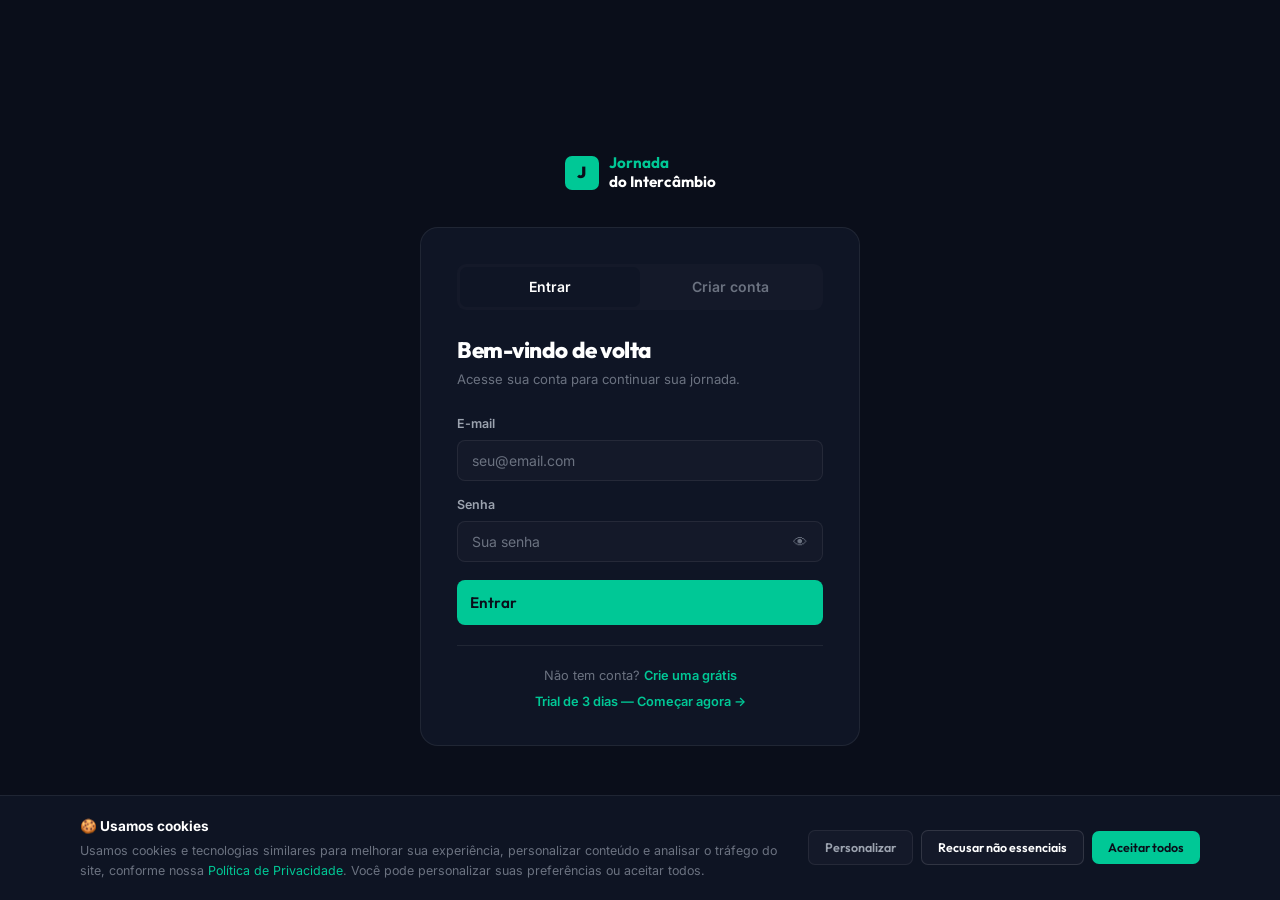
==== login.html @ bbade64b "feat: auth system, 3-day trial, cookies LGPD, AI pre-form, legal pages NOVOS ARQUIVOS: - auth.js: re" ====
<!DOCTYPE html>
<html lang="pt-BR">

<head>
    <meta charset="UTF-8" />
    <meta name="viewport" content="width=device-width, initial-scale=1.0" />
    <meta http-equiv="X-Frame-Options" content="DENY" />
    <meta http-equiv="X-Content-Type-Options" content="nosniff" />
    <title>Entrar — Jornada do Intercâmbio</title>
    <link rel="preconnect" href="https://fonts.googleapis.com" />
    <link rel="preconnect" href="https://fonts.gstatic.com" crossorigin />
    <link
        href="https://fonts.googleapis.com/css2?family=Outfit:wght@400;600;700;800;900&family=Inter:wght@400;500;600&display=swap"
        rel="stylesheet" />
    <link rel="stylesheet" href="style.css" />
    <style>
        body {
            min-height: 100vh;
            display: flex;
            align-items: center;
            justify-content: center;
            background: var(--bg);
            padding: 24px;
        }

        .auth-wrap {
            width: 100%;
            max-width: 440px;
        }

        .auth-logo {
            display: flex;
            align-items: center;
            gap: 10px;
            margin-bottom: 36px;
            justify-content: center;
        }

        .auth-card {
            background: var(--bg2);
            border: 1px solid var(--border);
            border-radius: 18px;
            padding: 36px 36px 32px;
        }

        .auth-tabs {
            display: flex;
            background: var(--bg3);
            border-radius: 9px;
            padding: 3px;
            margin-bottom: 28px;
        }

        .auth-tab {
            flex: 1;
            padding: 9px;
            border-radius: 7px;
            font-size: 0.875rem;
            font-weight: 600;
            color: var(--muted);
            transition: var(--t);
            cursor: pointer;
            text-align: center;
        }

        .auth-tab.active {
            background: var(--bg2);
            color: var(--white);
        }

        .auth-panel {
            display: none;
        }

        .auth-panel.active {
            display: block;
        }

        .auth-panel h2 {
            font-size: 1.4rem;
            font-weight: 800;
            margin-bottom: 6px;
        }

        .auth-panel p.sub {
            font-size: 0.82rem;
            color: var(--muted);
            margin-bottom: 24px;
            line-height: 1.5;
        }

        .field {
            display: flex;
            flex-direction: column;
            gap: 6px;
            margin-bottom: 14px;
        }

        .field label {
            font-size: 0.78rem;
            font-weight: 600;
            color: var(--muted2);
        }

        .field input {
            background: var(--bg3);
            border: 1px solid var(--border);
            border-radius: 8px;
            padding: 11px 14px;
            color: var(--white);
            font-size: 0.875rem;
            outline: none;
            font-family: 'Inter', sans-serif;
            transition: var(--t);
        }

        .field input:focus {
            border-color: var(--green);
        }

        .field input::placeholder {
            color: var(--muted);
        }

        .field-row {
            display: grid;
            grid-template-columns: 1fr 1fr;
            gap: 12px;
        }

        .auth-err {
            background: rgba(220, 38, 38, 0.1);
            border: 1px solid rgba(220, 38, 38, 0.25);
            color: #f87171;
            border-radius: 8px;
            padding: 10px 14px;
            font-size: 0.8rem;
            margin-bottom: 14px;
            display: none;
        }

        .auth-err.show {
            display: block;
        }

        .auth-ok {
            background: rgba(0, 200, 150, 0.08);
            border: 1px solid rgba(0, 200, 150, 0.2);
            color: var(--green);
            border-radius: 8px;
            padding: 10px 14px;
            font-size: 0.8rem;
            margin-bottom: 14px;
            display: none;
        }

        .auth-ok.show {
            display: block;
        }

        .auth-divider {
            border: none;
            border-top: 1px solid var(--border);
            margin: 20px 0;
        }

        .auth-link {
            font-size: 0.8rem;
            color: var(--muted);
            text-align: center;
            margin-top: 16px;
        }

        .auth-link a {
            color: var(--green);
            font-weight: 600;
        }

        .trial-badge {
            background: linear-gradient(135deg, rgba(245, 166, 35, 0.1), rgba(0, 200, 150, 0.1));
            border: 1px solid rgba(245, 166, 35, 0.25);
            border-radius: 10px;
            padding: 14px 16px;
            margin-bottom: 20px;
            font-size: 0.8rem;
            line-height: 1.5;
            color: var(--muted2);
        }

        .trial-badge strong {
            color: var(--gold);
            display: block;
            margin-bottom: 3px;
            font-size: 0.9rem;
        }

        .pass-wrap {
            position: relative;
        }

        .pass-wrap input {
            width: 100%;
            padding-right: 42px;
        }

        .pass-eye {
            position: absolute;
            right: 12px;
            top: 50%;
            transform: translateY(-50%);
            cursor: pointer;
            background: none;
            border: none;
            color: var(--muted);
            font-size: 0.9rem;
            padding: 4px;
        }

        .pw-strength {
            height: 3px;
            border-radius: 2px;
            margin-top: 5px;
            background: var(--border);
            transition: var(--t);
        }

        .pw-strength-bar {
            height: 100%;
            border-radius: 2px;
            width: 0;
            transition: width 0.3s var(--ease);
        }

        .pw-hint {
            font-size: 0.7rem;
            color: var(--muted);
            margin-top: 3px;
        }

        .checkbox-row {
            display: flex;
            align-items: flex-start;
            gap: 10px;
            margin: 14px 0;
        }

        .checkbox-row input[type=checkbox] {
            width: 16px;
            height: 16px;
            margin-top: 2px;
            accent-color: var(--green);
            flex-shrink: 0;
        }

        .checkbox-row label {
            font-size: 0.78rem;
            color: var(--muted);
            line-height: 1.5;
        }

        .checkbox-row a {
            color: var(--green);
        }

        .btn-submit {
            width: 100%;
            padding: 13px;
            font-size: 0.95rem;
            margin-top: 4px;
        }

        .btn-submit:disabled {
            opacity: 0.5;
            cursor: not-allowed;
            transform: none !important;
        }

        .spinner {
            display: inline-block;
            width: 16px;
            height: 16px;
            border: 2px solid rgba(10, 14, 26, 0.5);
            border-top-color: #0A0E1A;
            border-radius: 50%;
            animation: spin 0.7s linear infinite;
            vertical-align: middle;
            margin-right: 6px;
        }

        @keyframes spin {
            to {
                transform: rotate(360deg);
            }
        }

        @media(max-width:480px) {
            .auth-card {
                padding: 28px 20px;
            }

            .field-row {
                grid-template-columns: 1fr;
            }
        }
    </style>
</head>

<body>
    <div class="auth-wrap">
        <div class="auth-logo">
            <div class="logo-mark">J</div>
            <div class="logo-text"><span class="logo-green">Jornada</span><br>do Intercâmbio</div>
        </div>

        <div class="auth-card">
            <div class="auth-tabs">
                <div class="auth-tab active" data-tab="login">Entrar</div>
                <div class="auth-tab" data-tab="register">Criar conta</div>
            </div>

            <!-- LOGIN -->
            <div class="auth-panel active" id="panel-login">
                <h2>Bem-vindo de volta</h2>
                <p class="sub">Acesse sua conta para continuar sua jornada.</p>
                <div class="auth-err" id="login-err"></div>
                <div class="auth-ok" id="login-ok"></div>
                <div class="field">
                    <label>E-mail</label>
                    <input type="email" id="login-email" placeholder="seu@email.com" autocomplete="email" />
                </div>
                <div class="field">
                    <label>Senha</label>
                    <div class="pass-wrap">
                        <input type="password" id="login-pwd" placeholder="Sua senha" autocomplete="current-password" />
                        <button class="pass-eye" onclick="togglePass('login-pwd',this)">👁</button>
                    </div>
                </div>
                <button class="btn btn-primary btn-submit" id="btn-login">Entrar</button>
                <hr class="auth-divider" />
                <p class="auth-link">Não tem conta? <a href="#" onclick="switchTab('register')">Crie uma grátis</a></p>
                <p class="auth-link" style="margin-top:6px"><a href="signup.html">Trial de 3 dias — Começar agora →</a>
                </p>
            </div>

            <!-- REGISTER QUICK -->
            <div class="auth-panel" id="panel-register">
                <div class="trial-badge">
                    <strong>🎁 Trial gratuito de 3 dias</strong>
                    Acesso completo à plataforma. Sem cartão de crédito. Cancele quando quiser.
                </div>
                <h2>Criar sua conta</h2>
                <p class="sub">Para uma experiência personalizada, complete o perfil completo. Ou cadastre-se
                    rapidamente abaixo.</p>
                <div class="auth-err" id="reg-err"></div>
                <div class="field-row">
                    <div class="field"><label>Nome completo *</label><input type="text" id="reg-name"
                            placeholder="Seu nome" autocomplete="name" /></div>
                    <div class="field"><label>Telefone / WhatsApp</label><input type="tel" id="reg-phone"
                            placeholder="+55 11 99999-9999" /></div>
                </div>
                <div class="field"><label>E-mail *</label><input type="email" id="reg-email" placeholder="seu@email.com"
                        autocomplete="email" /></div>
                <div class="field">
                    <label>Senha * <span class="pw-hint">(mín. 8 caracteres)</span></label>
                    <div class="pass-wrap">
                        <input type="password" id="reg-pwd" placeholder="Crie uma senha forte"
                            autocomplete="new-password" oninput="checkStrength(this)" />
                        <button class="pass-eye" onclick="togglePass('reg-pwd',this)">👁</button>
                    </div>
                    <div class="pw-strength">
                        <div class="pw-strength-bar" id="pw-bar"></div>
                    </div>
                </div>
                <div class="field"><label>Confirmar senha *</label>
                    <div class="pass-wrap">
                        <input type="password" id="reg-pwd2" placeholder="Repita a senha" autocomplete="new-password" />
                        <button class="pass-eye" onclick="togglePass('reg-pwd2',this)">👁</button>
                    </div>
                </div>
                <div class="checkbox-row">
                    <input type="checkbox" id="reg-terms" />
                    <label for="reg-terms">Li e aceito os <a href="terms.html" target="_blank">Termos de Serviço</a> e a
                        <a href="privacy.html" target="_blank">Política de Privacidade</a>.</label>
                </div>
                <button class="btn btn-primary btn-submit" id="btn-register">Criar conta e iniciar trial</button>
                <hr class="auth-divider" />
                <p class="auth-link">Quer preencher seu perfil completo e personalizar a experiência? <a
                        href="signup.html">Cadastro completo →</a></p>
                <p class="auth-link" style="margin-top:6px">Já tem conta? <a href="#"
                        onclick="switchTab('login')">Entrar</a></p>
            </div>
        </div>
    </div>

    <script src="auth.js"></script>
    <script src="cookie-consent.js"></script>
    <script>
        // Redirect se já logado
        if (JAuth.isLoggedIn() && JAuth.hasAccess()) window.location.href = 'index.html';

        function switchTab(tab) {
            document.querySelectorAll('.auth-tab').forEach(t => t.classList.toggle('active', t.dataset.tab === tab));
            document.querySelectorAll('.auth-panel').forEach(p => p.classList.toggle('active', p.id === 'panel-' + tab));
        }
        document.querySelectorAll('.auth-tab').forEach(t => t.addEventListener('click', () => switchTab(t.dataset.tab)));

        function togglePass(id, btn) {
            const el = document.getElementById(id);
            el.type = el.type === 'password' ? 'text' : 'password';
            btn.textContent = el.type === 'password' ? '👁' : '🙈';
        }

        function checkStrength(input) {
            const v = input.value;
            let score = 0;
            if (v.length >= 8) score++;
            if (/[A-Z]/.test(v)) score++;
            if (/[0-9]/.test(v)) score++;
            if (/[^A-Za-z0-9]/.test(v)) score++;
            const bar = document.getElementById('pw-bar');
            const colors = ['#ef4444', '#f97316', '#eab308', '#22c55e'];
            bar.style.width = (score * 25) + '%';
            bar.style.background = colors[score - 1] || 'var(--border)';
        }

        function showErr(id, msg) {
            const el = document.getElementById(id);
            el.textContent = msg; el.classList.add('show');
            setTimeout(() => el.classList.remove('show'), 5000);
        }
        function showOk(id, msg) {
            const el = document.getElementById(id);
            el.textContent = msg; el.classList.add('show');
        }
        function setLoading(btnId, loading, text) {
            const btn = document.getElementById(btnId);
            btn.disabled = loading;
            btn.innerHTML = loading ? `<span class="spinner"></span>${text}` : text;
        }

        // Login
        document.getElementById('btn-login').addEventListener('click', async () => {
            const email = document.getElementById('login-email').value.trim();
            const pwd = document.getElementById('login-pwd').value;
            if (!email || !pwd) { showErr('login-err', 'Preencha e-mail e senha.'); return; }
            setLoading('btn-login', true, 'Entrando…');
            const res = await JAuth.login(email, pwd);
            setLoading('btn-login', false, 'Entrar');
            if (res.ok) {
                showOk('login-ok', '✓ Bem-vindo! Redirecionando…');
                setTimeout(() => window.location.href = 'index.html', 1200);
            } else {
                showErr('login-err', res.error);
            }
        });
        document.getElementById('login-pwd').addEventListener('keydown', e => { if (e.key === 'Enter') document.getElementById('btn-login').click(); });

        // Register
        document.getElementById('btn-register').addEventListener('click', async () => {
            const name = document.getElementById('reg-name').value.trim();
            const phone = document.getElementById('reg-phone').value.trim();
            const email = document.getElementById('reg-email').value.trim();
            const pwd = document.getElementById('reg-pwd').value;
            const pwd2 = document.getElementById('reg-pwd2').value;
            const terms = document.getElementById('reg-terms').checked;

            if (!name || !email || !pwd) { showErr('reg-err', 'Preencha todos os campos obrigatórios.'); return; }
            if (pwd !== pwd2) { showErr('reg-err', 'As senhas não coincidem.'); return; }
            if (!terms) { showErr('reg-err', 'Você precisa aceitar os Termos de Serviço para continuar.'); return; }

            setLoading('btn-register', true, 'Criando conta…');
            const res = await JAuth.register({ name, email, phone, password: pwd, plan: 'trial' });
            setLoading('btn-register', false, 'Criar conta e iniciar trial');
            if (res.ok) {
                showOk('reg-err', ''); // limpa erro
                window.location.href = 'index.html';
            } else {
                showErr('reg-err', res.error);
            }
        });
    </script>
</body>

</html>
---- style.css ----
/* ===== JORNADA DO INTERCÂMBIO — style.css ===== */

/* ── Tokens ─────────────────────────────────────────────── */
:root {
  --bg: #0A0E1A;
  --bg2: #0F1525;
  --bg3: #141929;
  --surface: rgba(255, 255, 255, 0.04);
  --surface-h: rgba(255, 255, 255, 0.07);
  --green: #00C896;
  --green2: #00A07A;
  --gold: #F5A623;
  --gold2: #C8860F;
  --white: #FFFFFF;
  --muted: #6B7280;
  --muted2: #9CA3AF;
  --border: rgba(255, 255, 255, 0.07);
  --border2: rgba(255, 255, 255, 0.12);
  --r: 10px;
  --r2: 16px;
  --ease: cubic-bezier(0.4, 0, 0.2, 1);
  --t: 0.28s var(--ease);
  --shadow: 0 4px 24px rgba(0, 0, 0, 0.35);
  --shadow2: 0 16px 48px rgba(0, 0, 0, 0.5);
}

/* ── Reset ──────────────────────────────────────────────── */
*,
*::before,
*::after {
  box-sizing: border-box;
  margin: 0;
  padding: 0
}

html {
  scroll-behavior: smooth;
  -webkit-font-smoothing: antialiased
}

body {
  font-family: 'Inter', sans-serif;
  background: var(--bg);
  color: var(--white);
  line-height: 1.6;
  overflow-x: hidden
}

a {
  text-decoration: none;
  color: inherit
}

ul {
  list-style: none
}

img {
  max-width: 100%;
  display: block
}

button {
  cursor: pointer;
  border: none;
  background: none;
  font-family: inherit
}

/* ── Typography ─────────────────────────────────────────── */
h1,
h2,
h3,
h4,
h5 {
  font-family: 'Outfit', sans-serif;
  line-height: 1.15;
  letter-spacing: -0.02em
}

/* ── Buttons ────────────────────────────────────────────── */
.btn {
  display: inline-flex;
  align-items: center;
  gap: 8px;
  padding: 11px 22px;
  border-radius: 8px;
  font-weight: 600;
  font-size: 0.9rem;
  transition: var(--t);
  white-space: nowrap;
  font-family: 'Outfit', sans-serif;
}

.btn-primary {
  background: var(--green);
  color: #0A0E1A
}

.btn-primary:hover {
  background: var(--green2);
  transform: translateY(-1px);
  box-shadow: 0 6px 20px rgba(0, 200, 150, 0.25)
}

.btn-ghost {
  background: transparent;
  color: var(--white);
  border: 1.5px solid var(--border2)
}

.btn-ghost:hover {
  border-color: rgba(255, 255, 255, 0.4);
  background: var(--surface)
}

.btn-outline {
  background: transparent;
  color: var(--white);
  border: 1.5px solid var(--border)
}

.btn-outline:hover {
  border-color: var(--green);
  color: var(--green)
}

.btn-gold {
  background: linear-gradient(135deg, var(--gold), var(--gold2));
  color: #0A0E1A
}

.btn-gold:hover {
  transform: translateY(-1px);
  box-shadow: 0 6px 20px rgba(245, 166, 35, 0.25)
}

.btn-sm {
  padding: 8px 16px;
  font-size: 0.82rem
}

.btn-lg {
  padding: 14px 28px;
  font-size: 1rem
}

.btn-block {
  width: 100%;
  justify-content: center
}

/* ── Shared layout ──────────────────────────────────────── */
.wrap {
  max-width: 1200px;
  margin: 0 auto;
  padding: 0 40px
}

/* ── Section heading ────────────────────────────────────── */
.sec-eyebrow {
  display: inline-flex;
  align-items: center;
  gap: 8px;
  font-size: 0.72rem;
  font-weight: 700;
  letter-spacing: 0.12em;
  text-transform: uppercase;
  color: var(--green);
  margin-bottom: 14px;
}

.sec-eyebrow::before {
  content: '';
  width: 20px;
  height: 2px;
  background: var(--green);
  border-radius: 2px
}

.sec-title {
  font-size: clamp(1.9rem, 3.5vw, 2.8rem);
  font-weight: 800;
  margin-bottom: 14px
}

.sec-sub {
  font-size: 1rem;
  color: var(--muted2);
  max-width: 520px;
  line-height: 1.7
}

.grad {
  background: linear-gradient(135deg, var(--green), var(--gold));
  -webkit-background-clip: text;
  -webkit-text-fill-color: transparent;
  background-clip: text
}

/* ── Reveal animations ──────────────────────────────────── */
.reveal {
  opacity: 0;
  transform: translateY(28px);
  transition: opacity 0.65s var(--ease), transform 0.65s var(--ease)
}

.reveal.visible {
  opacity: 1;
  transform: translateY(0)
}

.reveal-left {
  opacity: 0;
  transform: translateX(-32px);
  transition: opacity 0.65s var(--ease), transform 0.65s var(--ease)
}

.reveal-left.visible {
  opacity: 1;
  transform: translateX(0)
}

.reveal-right {
  opacity: 0;
  transform: translateX(32px);
  transition: opacity 0.65s var(--ease), transform 0.65s var(--ease)
}

.reveal-right.visible {
  opacity: 1;
  transform: translateX(0)
}

/* ── NAVBAR ─────────────────────────────────────────────── */
.navbar {
  position: fixed;
  inset: 0 0 auto;
  z-index: 1000;
  padding: 18px 0;
  transition: var(--t);
}

.navbar.scrolled {
  background: rgba(10, 14, 26, 0.92);
  padding: 12px 0;
  backdrop-filter: blur(24px) saturate(1.4);
  border-bottom: 1px solid var(--border);
}

.nav-inner {
  display: flex;
  align-items: center;
  gap: 0
}

.nav-logo {
  display: flex;
  align-items: center;
  gap: 10px;
  margin-right: auto
}

.logo-mark {
  width: 34px;
  height: 34px;
  background: var(--green);
  color: #0A0E1A;
  border-radius: 7px;
  display: flex;
  align-items: center;
  justify-content: center;
  font-family: 'Outfit', sans-serif;
  font-weight: 900;
  font-size: 1rem;
  flex-shrink: 0;
}

.logo-text {
  font-family: 'Outfit', sans-serif;
  font-weight: 700;
  font-size: 0.95rem;
  line-height: 1.2
}

.logo-green {
  color: var(--green)
}

.nav-links {
  display: flex;
  gap: 2px;
  margin: 0 32px
}

.nav-link {
  padding: 7px 13px;
  border-radius: 7px;
  font-size: 0.875rem;
  color: var(--muted2);
  transition: var(--t);
  font-weight: 500;
}

.nav-link:hover {
  color: var(--white);
  background: var(--surface)
}

.nav-cta {
  background: var(--green);
  color: #0A0E1A;
  padding: 9px 20px;
  border-radius: 8px;
  font-size: 0.875rem;
  font-weight: 700;
  transition: var(--t);
  font-family: 'Outfit', sans-serif
}

.nav-cta:hover {
  background: var(--green2)
}

.hamburger {
  display: none;
  flex-direction: column;
  gap: 5px;
  padding: 4px
}

.hamburger span {
  display: block;
  width: 22px;
  height: 2px;
  background: var(--white);
  border-radius: 2px;
  transition: var(--t)
}

.hamburger.active span:nth-child(1) {
  transform: rotate(45deg) translate(5px, 5px)
}

.hamburger.active span:nth-child(2) {
  opacity: 0
}

.hamburger.active span:nth-child(3) {
  transform: rotate(-45deg) translate(5px, -5px)
}

/* ── HERO ────────────────────────────────────────────────── */
.hero {
  min-height: 100vh;
  display: flex;
  align-items: center;
  position: relative;
  overflow: hidden;
  background: #0A0E1A;
}

.hero-bg-img {
  position: absolute;
  inset: 0;
  background:
    linear-gradient(135deg, rgba(10, 14, 26, 0.97) 40%, rgba(10, 14, 26, 0.7) 100%),
    url('https://images.unsplash.com/photo-1548438294-1ad5d5f4f063?w=1600&q=80') center/cover no-repeat;
  z-index: 0;
}

.hero-inner {
  position: relative;
  z-index: 1;
  padding: 140px 0 100px;
  display: grid;
  grid-template-columns: 1fr;
  max-width: 680px;
}

.hero-kicker {
  display: inline-flex;
  align-items: center;
  gap: 8px;
  background: rgba(0, 200, 150, 0.1);
  border: 1px solid rgba(0, 200, 150, 0.25);
  color: var(--green);
  padding: 6px 14px;
  border-radius: 100px;
  font-size: 0.72rem;
  font-weight: 700;
  letter-spacing: 0.08em;
  text-transform: uppercase;
  margin-bottom: 28px;
  width: fit-content;
}

.hero-kicker::before {
  content: '●';
  font-size: 0.55rem;
  animation: blink 2s ease infinite
}

@keyframes blink {

  0%,
  100% {
    opacity: 1
  }

  50% {
    opacity: 0.3
  }
}

.hero-h1 {
  font-size: clamp(3rem, 7vw, 5.5rem);
  font-weight: 900;
  line-height: 1.0;
  margin-bottom: 24px;
  letter-spacing: -0.03em;
}

.hero-h1 em {
  font-style: normal;
  color: var(--green)
}

.hero-p {
  font-size: 1.1rem;
  color: rgba(255, 255, 255, 0.65);
  max-width: 480px;
  margin-bottom: 40px;
  line-height: 1.7;
}

.hero-actions {
  display: flex;
  gap: 12px;
  flex-wrap: wrap;
  margin-bottom: 56px
}

.hero-divider {
  width: 56px;
  height: 3px;
  background: var(--green);
  border-radius: 2px;
  margin-bottom: 32px;
  opacity: 0.5
}

.hero-stats {
  display: flex;
  gap: 40px;
  flex-wrap: wrap
}

.hstat {}

.hstat-n {
  display: block;
  font-family: 'Outfit', sans-serif;
  font-size: 2rem;
  font-weight: 900;
  color: var(--white);
  line-height: 1;
}

.hstat-l {
  display: block;
  font-size: 0.78rem;
  color: var(--muted);
  margin-top: 3px;
  font-weight: 500
}

/* ── BROWSE ──────────────────────────────────────────────── */
.browse {
  background: var(--bg);
  padding: 80px 0
}

.browse-header {
  padding: 0 40px;
  margin-bottom: 12px;
  display: flex;
  align-items: flex-end;
  justify-content: space-between
}

.row-see-all {
  font-size: 0.82rem;
  color: var(--green);
  font-weight: 600;
  transition: var(--t)
}

.row-see-all:hover {
  opacity: 0.7
}

.content-row {
  margin-bottom: 52px
}

.row-meta {
  padding: 0 40px
}

.row-title {
  font-size: 1.25rem;
  font-weight: 700;
  margin-bottom: 3px
}

.row-sub {
  font-size: 0.82rem;
  color: var(--muted);
  margin-bottom: 16px
}

.row-track-wrap {
  position: relative
}

.row-track {
  display: flex;
  gap: 14px;
  overflow-x: auto;
  scroll-behavior: smooth;
  padding: 6px 40px 14px;
  scrollbar-width: none;
  cursor: grab;
  user-select: none;
}

.row-track:active {
  cursor: grabbing
}

.row-track::-webkit-scrollbar {
  display: none
}

.row-arrow {
  position: absolute;
  top: 50%;
  transform: translateY(-50%);
  width: 40px;
  height: 40px;
  border-radius: 50%;
  background: rgba(10, 14, 26, 0.92);
  color: var(--white);
  font-size: 1.2rem;
  display: flex;
  align-items: center;
  justify-content: center;
  z-index: 10;
  transition: var(--t);
  border: 1px solid var(--border2);
  backdrop-filter: blur(10px);
}

.row-arrow:hover {
  background: var(--green);
  color: #0A0E1A;
  border-color: var(--green)
}

.row-arrow.left {
  left: 6px
}

.row-arrow.right {
  right: 6px
}

/* ── CONTENT CARDS ───────────────────────────────────────── */
.c-card {
  flex-shrink: 0;
  width: 210px;
  border-radius: var(--r2);
  overflow: hidden;
  background: var(--bg2);
  border: 1px solid var(--border);
  transition: transform 0.25s var(--ease), box-shadow 0.25s var(--ease), border-color 0.25s var(--ease);
}

.c-card:hover {
  transform: translateY(-5px);
  border-color: rgba(0, 200, 150, 0.2);
  box-shadow: var(--shadow)
}

.c-thumb {
  position: relative;
  height: 130px;
  overflow: hidden;
  display: flex;
  align-items: center;
  justify-content: center;
  flex-shrink: 0;
}

.c-cover {
  position: absolute;
  inset: 0;
  display: flex;
  flex-direction: column;
  align-items: center;
  justify-content: center;
  gap: 3px;
  padding: 10px;
  text-align: center;
}

.cc-br {
  font-size: 0.4rem;
  font-weight: 800;
  color: rgba(255, 255, 255, 0.55);
  letter-spacing: 1.5px;
  font-family: 'Outfit', sans-serif
}

.cc-s {
  background: rgba(13, 92, 58, 0.85);
  font-size: 0.45rem;
  font-weight: 700;
  color: var(--white);
  padding: 2px 7px;
  border-radius: 2px;
  letter-spacing: 0.5px;
}

.cc-t {
  background: linear-gradient(135deg, var(--gold), #a07000);
  color: #0A0E1A;
  font-size: 0.7rem;
  font-weight: 900;
  padding: 3px 9px;
  border-radius: 2px;
  letter-spacing: 0.8px;
  font-family: 'Outfit', sans-serif;
}

.cc-i {
  font-size: 1.4rem;
  margin-top: 3px
}

.c-overlay {
  position: absolute;
  inset: 0;
  background: rgba(0, 0, 0, 0.55);
  display: flex;
  align-items: center;
  justify-content: center;
  opacity: 0;
  transition: var(--t);
}

.c-card:hover .c-overlay {
  opacity: 1
}

.play-btn {
  width: 44px;
  height: 44px;
  border-radius: 50%;
  background: var(--green);
  color: #0A0E1A;
  font-size: 0.95rem;
  display: flex;
  align-items: center;
  justify-content: center;
  transition: transform 0.2s var(--ease);
}

.play-btn:hover {
  transform: scale(1.1)
}

.c-eps {
  position: absolute;
  bottom: 7px;
  right: 8px;
  background: rgba(0, 0, 0, 0.75);
  color: rgba(255, 255, 255, 0.8);
  font-size: 0.6rem;
  padding: 2px 7px;
  border-radius: 4px;
  backdrop-filter: blur(4px);
}

.c-info {
  padding: 12px 14px
}

.c-tag {
  display: inline-block;
  font-size: 0.6rem;
  font-weight: 700;
  padding: 2px 7px;
  border-radius: 4px;
  margin-bottom: 6px;
  text-transform: uppercase;
  letter-spacing: 0.5px;
}

.c-tag.free {
  background: rgba(0, 200, 150, 0.15);
  color: var(--green)
}

.c-tag.premium {
  background: rgba(245, 166, 35, 0.15);
  color: var(--gold)
}

.c-info h4 {
  font-size: 0.82rem;
  font-weight: 700;
  margin-bottom: 3px;
  line-height: 1.35
}

.c-info p {
  font-size: 0.72rem;
  color: var(--muted);
  line-height: 1.45
}

/* ── EDITORIAL STRIP (between rows) ──────────────────────── */
.editorial-strip {
  border-top: 1px solid var(--border);
  border-bottom: 1px solid var(--border);
  background: var(--bg2);
  padding: 48px 0;
  margin: 16px 0;
}

.editorial-strip .wrap {
  display: flex;
  align-items: center;
  gap: 64px;
  flex-wrap: wrap;
}

.es-stat {
  display: flex;
  flex-direction: column
}

.es-n {
  font-family: 'Outfit', sans-serif;
  font-size: 2.5rem;
  font-weight: 900;
  background: linear-gradient(135deg, var(--green), var(--gold));
  -webkit-background-clip: text;
  -webkit-text-fill-color: transparent;
  background-clip: text;
}

.es-l {
  font-size: 0.78rem;
  color: var(--muted);
  font-weight: 500;
  margin-top: 2px
}

.es-div {
  width: 1px;
  height: 40px;
  background: var(--border);
  flex-shrink: 0
}

/* ── CATEGORIES ──────────────────────────────────────────── */
.categories {
  background: var(--bg2);
  padding: 96px 0
}

.cat-grid {
  display: grid;
  grid-template-columns: repeat(3, 1fr);
  gap: 2px;
  border: 1px solid var(--border);
  border-radius: var(--r2);
  overflow: hidden;
  margin-top: 48px;
}

.cat-card {
  background: var(--bg3);
  padding: 32px 28px;
  transition: background 0.25s var(--ease);
  position: relative;
  border-right: 1px solid var(--border);
  border-bottom: 1px solid var(--border);
}

.cat-card:nth-child(3n) {
  border-right: none
}

.cat-card:nth-child(4),
.cat-card:nth-child(5),
.cat-card:nth-child(6) {
  border-bottom: none
}

.cat-card:hover {
  background: var(--surface-h)
}

.cat-card:hover .cat-arrow {
  opacity: 1;
  transform: translateX(0)
}

.cat-icon {
  font-size: 2rem;
  margin-bottom: 16px
}

.cat-card h3 {
  font-size: 1rem;
  font-weight: 700;
  margin-bottom: 8px
}

.cat-card p {
  font-size: 0.82rem;
  color: var(--muted);
  line-height: 1.6;
  margin-bottom: 16px
}

.cat-count {
  font-size: 0.72rem;
  font-weight: 700;
  color: var(--green);
  text-transform: uppercase;
  letter-spacing: 0.08em;
}

.cat-arrow {
  position: absolute;
  top: 28px;
  right: 24px;
  color: var(--green);
  font-size: 1rem;
  opacity: 0;
  transform: translateX(-6px);
  transition: var(--t);
}

/* ── AI SECTION ──────────────────────────────────────────── */
.ai-section {
  background: var(--bg);
  padding: 96px 0
}

.ai-wrap {
  display: grid;
  grid-template-columns: 1fr 1fr;
  gap: 72px;
  align-items: center
}

.ai-info .sec-sub {
  margin-bottom: 28px
}

.ai-feats {
  display: flex;
  flex-direction: column;
  gap: 14px;
  margin-bottom: 36px
}

.ai-feat {
  display: flex;
  align-items: flex-start;
  gap: 12px
}

.ai-feat-icon {
  width: 22px;
  height: 22px;
  border-radius: 5px;
  background: rgba(0, 200, 150, 0.12);
  border: 1px solid rgba(0, 200, 150, 0.2);
  display: flex;
  align-items: center;
  justify-content: center;
  font-size: 0.65rem;
  color: var(--green);
  font-weight: 700;
  flex-shrink: 0;
  margin-top: 2px;
}

.ai-feat-text strong {
  display: block;
  font-size: 0.875rem;
  font-weight: 600;
  margin-bottom: 2px
}

.ai-feat-text span {
  font-size: 0.78rem;
  color: var(--muted)
}

/* Chat window */
.chat-window {
  background: var(--bg2);
  border: 1px solid var(--border);
  border-radius: var(--r2);
  overflow: hidden;
  box-shadow: var(--shadow2);
}

.chat-head {
  display: flex;
  align-items: center;
  gap: 12px;
  padding: 14px 18px;
  background: var(--bg3);
  border-bottom: 1px solid var(--border);
}

.chat-av {
  width: 36px;
  height: 36px;
  background: linear-gradient(135deg, var(--green), var(--green2));
  border-radius: 50%;
  display: flex;
  align-items: center;
  justify-content: center;
  font-size: 1.1rem;
  flex-shrink: 0;
}

.chat-head strong {
  font-size: 0.875rem;
  font-weight: 600
}

.chat-online {
  font-size: 0.7rem;
  color: var(--green);
  margin-top: 1px
}

.chat-msgs {
  padding: 16px;
  display: flex;
  flex-direction: column;
  gap: 10px;
  max-height: 270px;
  overflow-y: auto
}

.msg {
  display: flex
}

.msg.user {
  justify-content: flex-end
}

.bubble {
  max-width: 82%;
  padding: 10px 13px;
  border-radius: 10px;
  font-size: 0.82rem;
  line-height: 1.55;
}

.msg.bot .bubble {
  background: var(--bg3);
  border: 1px solid var(--border);
  border-bottom-left-radius: 3px
}

.msg.user .bubble {
  background: var(--green);
  color: #0A0E1A;
  border-bottom-right-radius: 3px
}

.chat-input-row {
  display: flex;
  gap: 8px;
  padding: 14px 16px;
  border-top: 1px solid var(--border);
  background: var(--bg3);
}

.chat-input-row input {
  flex: 1;
  background: var(--bg2);
  border: 1px solid var(--border);
  border-radius: 7px;
  padding: 9px 13px;
  color: var(--white);
  font-size: 0.82rem;
  outline: none;
  font-family: 'Inter', sans-serif;
}

.chat-input-row input:focus {
  border-color: var(--green)
}

.chat-input-row input::placeholder {
  color: var(--muted)
}

.chat-input-row button {
  background: var(--green);
  color: #0A0E1A;
  border-radius: 7px;
  width: 36px;
  height: 36px;
  display: flex;
  align-items: center;
  justify-content: center;
  font-size: 0.9rem;
  transition: var(--t);
  flex-shrink: 0;
}

.chat-input-row button:hover {
  background: var(--green2)
}

/* ── PARTNERS ────────────────────────────────────────────── */
.partners {
  background: var(--bg2);
  padding: 96px 0
}

.partners-grid {
  display: grid;
  grid-template-columns: repeat(3, 1fr);
  gap: 1px;
  border: 1px solid var(--border);
  border-radius: var(--r2);
  overflow: hidden;
  margin: 48px 0;
}

.partner-card {
  background: var(--bg3);
  padding: 28px 24px;
  border-right: 1px solid var(--border);
  border-bottom: 1px solid var(--border);
  transition: background 0.25s var(--ease);
}

.partner-card:nth-child(3n) {
  border-right: none
}

.partner-card:nth-child(4),
.partner-card:nth-child(5),
.partner-card:nth-child(6) {
  border-bottom: none
}

.partner-card:hover {
  background: var(--surface-h)
}

.partner-logo {
  font-size: 2rem;
  margin-bottom: 10px
}

.partner-cat {
  font-size: 0.65rem;
  font-weight: 700;
  text-transform: uppercase;
  letter-spacing: 0.1em;
  color: var(--green);
  margin-bottom: 7px;
}

.partner-card h4 {
  font-size: 1rem;
  font-weight: 700;
  margin-bottom: 7px
}

.partner-card p {
  font-size: 0.8rem;
  color: var(--muted);
  line-height: 1.55;
  margin-bottom: 14px
}

.partner-badge {
  font-size: 0.65rem;
  font-weight: 700;
  text-transform: uppercase;
  letter-spacing: 0.08em;
  color: var(--green);
  border: 1px solid rgba(0, 200, 150, 0.25);
  padding: 3px 10px;
  border-radius: 100px;
}

.partners-cta {
  border: 1px solid var(--border);
  border-radius: var(--r2);
  padding: 44px;
  display: flex;
  align-items: center;
  justify-content: space-between;
  gap: 32px;
  flex-wrap: wrap;
  background: var(--bg3);
}

.partners-cta-text h3 {
  font-size: 1.25rem;
  font-weight: 700;
  margin-bottom: 6px
}

.partners-cta-text p {
  font-size: 0.875rem;
  color: var(--muted)
}

/* ── PRICING ─────────────────────────────────────────────── */
.pricing {
  background: var(--bg);
  padding: 96px 0
}

.pricing-grid {
  display: grid;
  grid-template-columns: repeat(3, 1fr);
  gap: 20px;
  margin-top: 48px;
  margin-bottom: 28px;
}

.price-card {
  background: var(--bg2);
  border: 1px solid var(--border);
  border-radius: var(--r2);
  padding: 32px 28px;
  position: relative;
  transition: var(--t);
}

.price-card:hover {
  transform: translateY(-3px);
  box-shadow: var(--shadow)
}

.price-card.featured {
  background: rgba(0, 200, 150, 0.05);
  border-color: rgba(0, 200, 150, 0.3);
}

.price-badge {
  position: absolute;
  top: -13px;
  left: 50%;
  transform: translateX(-50%);
  background: var(--green);
  color: #0A0E1A;
  font-size: 0.7rem;
  font-weight: 700;
  padding: 3px 14px;
  border-radius: 100px;
  white-space: nowrap;
}

.price-icon {
  font-size: 1.8rem;
  margin-bottom: 10px
}

.price-name {
  font-size: 1.1rem;
  font-weight: 700;
  margin-bottom: 14px
}

.price-val {
  display: flex;
  align-items: baseline;
  gap: 1px;
  margin-bottom: 7px
}

.price-cur {
  font-size: 0.9rem;
  color: var(--muted);
  font-weight: 600;
  margin-right: 2px
}

.price-num {
  font-size: 2.8rem;
  font-weight: 900;
  font-family: 'Outfit', sans-serif;
  line-height: 1
}

.price-dec {
  font-size: 1.3rem;
  font-weight: 700
}

.price-per {
  font-size: 0.8rem;
  color: var(--muted);
  margin-left: 4px
}

.price-desc {
  font-size: 0.8rem;
  color: var(--muted);
  margin-bottom: 22px;
  line-height: 1.5
}

.price-feats {
  display: flex;
  flex-direction: column;
  gap: 9px;
  margin-bottom: 24px
}

.price-feats li {
  font-size: 0.82rem;
  line-height: 1.4
}

.price-feats li.no {
  color: var(--muted)
}

.pricing-note {
  text-align: center;
  font-size: 0.78rem;
  color: var(--muted)
}

/* ── FOOTER CTA ──────────────────────────────────────────── */
.footer-cta {
  padding: 96px 0;
  background: linear-gradient(135deg, rgba(0, 200, 150, 0.06), rgba(245, 166, 35, 0.04));
  border-top: 1px solid var(--border);
}

.fcta-inner {
  text-align: center
}

.fcta-inner h2 {
  font-size: clamp(2rem, 4.5vw, 3rem);
  font-weight: 900;
  margin-bottom: 14px
}

.fcta-inner p {
  color: var(--muted2);
  font-size: 1rem;
  margin-bottom: 32px
}

.fcta-inner .btn-lg {
  padding: 15px 32px
}

/* ── FOOTER ──────────────────────────────────────────────── */
.footer {
  background: var(--bg3);
  border-top: 1px solid var(--border)
}

.footer-inner {
  display: grid;
  grid-template-columns: 2fr 1fr 1fr 1fr 1fr;
  gap: 48px;
  padding: 60px 0 40px;
}

.footer-brand p {
  font-size: 0.82rem;
  color: var(--muted);
  margin: 14px 0 18px;
  line-height: 1.7;
  max-width: 260px
}

.footer-socials {
  display: flex;
  gap: 10px;
  margin-bottom: 18px
}

.footer-socials a {
  font-size: 1.2rem;
  opacity: 0.7;
  transition: var(--t)
}

.footer-socials a:hover {
  opacity: 1;
  transform: translateY(-2px)
}

.seda-badge {
  display: inline-flex;
  align-items: center;
  gap: 7px;
  background: rgba(0, 200, 150, 0.07);
  border: 1px solid rgba(0, 200, 150, 0.15);
  padding: 7px 12px;
  border-radius: 7px;
  font-size: 0.75rem;
  color: var(--muted);
}

.footer-col h5 {
  font-size: 0.78rem;
  font-weight: 700;
  text-transform: uppercase;
  letter-spacing: 0.1em;
  color: var(--muted);
  margin-bottom: 14px
}

.footer-col ul {
  display: flex;
  flex-direction: column;
  gap: 9px
}

.footer-col a {
  font-size: 0.82rem;
  color: var(--muted);
  transition: var(--t)
}

.footer-col a:hover {
  color: var(--white)
}

.footer-bottom {
  border-top: 1px solid var(--border);
  padding: 22px 0;
  display: flex;
  justify-content: space-between;
  gap: 16px;
  flex-wrap: wrap;
  align-items: center;
}

.footer-bottom p {
  font-size: 0.75rem;
  color: var(--muted)
}

/* ── FLOATING CHAT ───────────────────────────────────────── */
.chat-bubble {
  position: fixed;
  bottom: 24px;
  right: 24px;
  z-index: 999;
  width: 56px;
  height: 56px;
  border-radius: 50%;
  background: linear-gradient(135deg, var(--green), var(--green2));
  font-size: 1.4rem;
  box-shadow: 0 6px 20px rgba(0, 200, 150, 0.35);
  transition: var(--t);
  display: flex;
  align-items: center;
  justify-content: center;
}

.chat-bubble:hover {
  transform: scale(1.08);
  box-shadow: 0 10px 28px rgba(0, 200, 150, 0.45)
}

.bubble-pulse {
  position: absolute;
  inset: -4px;
  border-radius: 50%;
  border: 2px solid rgba(0, 200, 150, 0.35);
  animation: pulse 2.5s ease-out infinite;
}

@keyframes pulse {
  0% {
    transform: scale(1);
    opacity: 1
  }

  100% {
    transform: scale(1.55);
    opacity: 0
  }
}

.chat-panel {
  position: fixed;
  bottom: 92px;
  right: 24px;
  z-index: 998;
  width: 340px;
  background: var(--bg2);
  border: 1px solid var(--border);
  border-radius: var(--r2);
  box-shadow: var(--shadow2);
  overflow: hidden;
  transform: translateY(16px) scale(0.96);
  opacity: 0;
  pointer-events: none;
  transition: transform 0.3s var(--ease), opacity 0.3s var(--ease);
}

.chat-panel.open {
  transform: translateY(0) scale(1);
  opacity: 1;
  pointer-events: all
}

.chat-panel-head {
  display: flex;
  align-items: center;
  gap: 10px;
  padding: 14px 16px;
  background: var(--bg3);
  border-bottom: 1px solid var(--border);
}

.chat-panel-head strong {
  font-size: 0.875rem;
  flex: 1
}

.chat-close {
  color: var(--muted);
  font-size: 0.9rem;
  padding: 3px;
  transition: var(--t)
}

.chat-close:hover {
  color: var(--white)
}

.chat-panel-msgs {
  padding: 14px;
  display: flex;
  flex-direction: column;
  gap: 9px;
  max-height: 280px;
  overflow-y: auto
}

.chat-panel-input {
  display: flex;
  gap: 7px;
  padding: 11px 14px;
  border-top: 1px solid var(--border);
  background: var(--bg3)
}

.chat-panel-input input {
  flex: 1;
  background: var(--bg2);
  border: 1px solid var(--border);
  border-radius: 7px;
  padding: 8px 11px;
  color: var(--white);
  font-size: 0.8rem;
  outline: none;
  font-family: 'Inter', sans-serif;
}

.chat-panel-input input:focus {
  border-color: var(--green)
}

.chat-panel-input input::placeholder {
  color: var(--muted)
}

.chat-panel-input button {
  background: var(--green);
  color: #0A0E1A;
  border-radius: 7px;
  width: 34px;
  height: 34px;
  display: flex;
  align-items: center;
  justify-content: center;
  font-size: 0.85rem;
  transition: var(--t);
  flex-shrink: 0;
}

.chat-panel-input button:hover {
  background: var(--green2)
}

/* ── RESPONSIVE ──────────────────────────────────────────── */
@media(max-width:1024px) {
  .wrap {
    padding: 0 24px
  }

  .browse-header,
  .row-meta {
    padding: 0 24px
  }

  .row-track {
    padding: 6px 24px 14px
  }

  .cat-grid {
    grid-template-columns: repeat(2, 1fr)
  }

  .cat-card:nth-child(2n) {
    border-right: none
  }

  .cat-card:nth-child(3) {
    border-right: 1px solid var(--border)
  }

  .partners-grid {
    grid-template-columns: repeat(2, 1fr)
  }

  .partner-card:nth-child(2n) {
    border-right: none
  }

  .partner-card:nth-child(3) {
    border-right: 1px solid var(--border)
  }

  .pricing-grid {
    grid-template-columns: 1fr;
    max-width: 400px;
    margin-left: auto;
    margin-right: auto
  }

  .ai-wrap {
    grid-template-columns: 1fr;
    gap: 40px
  }

  .footer-inner {
    grid-template-columns: 1fr 1fr;
    gap: 32px
  }
}

@media(max-width:768px) {
  .nav-links {
    display: none;
    flex-direction: column;
    position: absolute;
    top: 100%;
    left: 0;
    right: 0;
    background: rgba(10, 14, 26, 0.97);
    padding: 12px;
    font-size: 0.9rem;
    border-bottom: 1px solid var(--border);
    backdrop-filter: blur(20px)
  }

  .nav-links.open {
    display: flex
  }

  .hamburger {
    display: flex
  }

  .nav-cta {
    display: none
  }

  .hero-inner {
    padding: 120px 0 80px
  }

  .hero-h1 {
    font-size: 2.8rem
  }

  .cat-grid,
  .partners-grid {
    grid-template-columns: 1fr;
    border: none;
    gap: 8px
  }

  .cat-card,
  .partner-card {
    border-radius: var(--r2) !important;
    border: 1px solid var(--border) !important
  }

  .partners-cta {
    flex-direction: column;
    text-align: center
  }

  .footer-inner {
    grid-template-columns: 1fr
  }

  .footer-bottom {
    flex-direction: column;
    text-align: center
  }

  .chat-panel {
    width: calc(100vw - 32px);
    right: 16px
  }

  .editorial-strip .wrap {
    gap: 28px
  }
}

@media(max-width:480px) {
  .hero-h1 {
    font-size: 2.2rem
  }

  .hero-stats {
    gap: 20px
  }

  .es-n {
    font-size: 2rem
  }

  .c-card {
    width: 185px
  }
}

/* ── TRIAL BAR ───────────────────────────────────────────── */
.trial-bar {
  position: fixed;
  top: 0;
  left: 0;
  right: 0;
  z-index: 1100;
  background: linear-gradient(90deg, rgba(0, 200, 150, 0.12), rgba(245, 166, 35, 0.12));
  border-bottom: 1px solid rgba(0, 200, 150, 0.2);
  padding: 8px 20px;
  display: flex;
  align-items: center;
  justify-content: center;
  gap: 14px;
  font-size: 0.78rem;
  backdrop-filter: blur(16px);
}

.trial-bar strong {
  color: var(--green)
}

.trial-bar a {
  color: var(--gold);
  font-weight: 700;
  padding: 3px 10px;
  border: 1px solid rgba(245, 166, 35, 0.4);
  border-radius: 5px;
  transition: var(--t);
  font-size: 0.72rem;
}

.trial-bar a:hover {
  background: rgba(245, 166, 35, 0.1)
}

.trial-bar .tb-close {
  position: absolute;
  right: 14px;
  top: 50%;
  transform: translateY(-50%);
  color: var(--muted);
  font-size: 0.75rem;
  cursor: pointer;
  padding: 4px;
}

.trial-bar.hidden {
  display: none
}

/* When trial bar is shown, push navbar down */
.has-trial-bar .navbar {
  top: 38px
}

/* ── NAV USER ────────────────────────────────────────────── */
.nav-user {
  display: flex;
  align-items: center;
  gap: 10px
}

.nav-user-name {
  font-size: 0.82rem;
  color: var(--muted2);
  font-weight: 500;
  max-width: 100px;
  overflow: hidden;
  text-overflow: ellipsis;
  white-space: nowrap
}

.nav-avatar {
  width: 32px;
  height: 32px;
  border-radius: 50%;
  background: var(--green);
  color: #0A0E1A;
  font-weight: 900;
  font-size: 0.8rem;
  display: flex;
  align-items: center;
  justify-content: center;
  cursor: pointer;
  position: relative;
  font-family: 'Outfit', sans-serif;
  flex-shrink: 0;
}

.nav-avatar:hover {
  opacity: 0.85
}

.nav-dropdown {
  position: absolute;
  top: calc(100% + 8px);
  right: 0;
  background: var(--bg2);
  border: 1px solid var(--border);
  border-radius: 10px;
  min-width: 160px;
  padding: 6px;
  display: none;
  z-index: 5;
  box-shadow: var(--shadow2);
}

.nav-avatar:focus-within .nav-dropdown,
.nav-avatar.open .nav-dropdown {
  display: block
}

.nav-dropdown a,
.nav-dropdown button {
  display: block;
  width: 100%;
  text-align: left;
  padding: 8px 12px;
  font-size: 0.8rem;
  color: var(--muted2);
  border-radius: 6px;
  transition: var(--t);
  background: none;
  border: none;
  cursor: pointer;
  font-family: 'Inter', sans-serif;
}

.nav-dropdown a:hover,
.nav-dropdown button:hover {
  color: var(--white);
  background: var(--surface)
}

.nav-dropdown .nd-divider {
  height: 1px;
  background: var(--border);
  margin: 4px 0
}

.nav-dropdown .nd-logout {
  color: #f87171 !important
}

/* ── AI PRE-FORM MODAL ───────────────────────────────────── */
.modal-overlay {
  position: fixed;
  inset: 0;
  z-index: 2000;
  background: rgba(0, 0, 0, 0.7);
  backdrop-filter: blur(8px);
  display: flex;
  align-items: center;
  justify-content: center;
  padding: 20px;
  opacity: 0;
  pointer-events: none;
  transition: opacity 0.3s var(--ease);
}

.modal-overlay.open {
  opacity: 1;
  pointer-events: all
}

.modal-box {
  background: var(--bg2);
  border: 1px solid var(--border);
  border-radius: var(--r2);
  width: 100%;
  max-width: 420px;
  padding: 32px;
  transform: translateY(16px) scale(0.97);
  opacity: 0;
  transition: transform 0.35s var(--ease), opacity 0.35s var(--ease);
}

.modal-overlay.open .modal-box {
  transform: translateY(0) scale(1);
  opacity: 1
}

.modal-icon {
  font-size: 2.2rem;
  margin-bottom: 12px
}

.modal-box h3 {
  font-size: 1.2rem;
  font-weight: 800;
  margin-bottom: 6px
}

.modal-box p.sub {
  font-size: 0.82rem;
  color: var(--muted);
  margin-bottom: 22px;
  line-height: 1.6
}

.mf {
  display: flex;
  flex-direction: column;
  gap: 6px;
  margin-bottom: 12px
}

.mf label {
  font-size: 0.75rem;
  font-weight: 600;
  color: var(--muted2)
}

.mf input {
  background: var(--bg3);
  border: 1px solid var(--border);
  border-radius: 8px;
  padding: 10px 13px;
  color: var(--white);
  font-size: 0.85rem;
  outline: none;
  font-family: 'Inter', sans-serif;
  transition: var(--t);
}

.mf input:focus {
  border-color: var(--green)
}

.mf input::placeholder {
  color: var(--muted)
}

.modal-err {
  background: rgba(220, 38, 38, 0.1);
  border: 1px solid rgba(220, 38, 38, 0.2);
  color: #f87171;
  border-radius: 7px;
  padding: 8px 12px;
  font-size: 0.78rem;
  margin-bottom: 10px;
  display: none;
}

.modal-err.show {
  display: block
}

.modal-consent {
  display: flex;
  align-items: flex-start;
  gap: 8px;
  margin: 10px 0 16px;
  font-size: 0.75rem;
  color: var(--muted);
  line-height: 1.5
}

.modal-consent input {
  width: 15px;
  height: 15px;
  accent-color: var(--green);
  margin-top: 2px;
  flex-shrink: 0
}

.modal-consent a {
  color: var(--green)
}

/* ── COOKIE BANNER ───────────────────────────────────────── */
.cookie-banner {
  position: fixed;
  bottom: 0;
  left: 0;
  right: 0;
  z-index: 1500;
  transform: translateY(100%);
  transition: transform 0.4s var(--ease);
  background: rgba(15, 21, 37, 0.97);
  border-top: 1px solid var(--border);
  backdrop-filter: blur(24px);
}

.cookie-banner.show {
  transform: translateY(0)
}

.cb-content {
  max-width: 1200px;
  margin: 0 auto;
  padding: 20px 40px;
  display: flex;
  align-items: center;
  gap: 28px;
  flex-wrap: wrap;
}

.cb-text {
  flex: 1;
  min-width: 240px
}

.cb-text p:first-child {
  font-size: 0.85rem;
  font-weight: 700;
  color: var(--white);
  margin-bottom: 4px
}

.cb-text p:last-child {
  font-size: 0.78rem;
  color: var(--muted);
  line-height: 1.55
}

.cb-text a {
  color: var(--green)
}

.cb-actions {
  display: flex;
  gap: 8px;
  flex-wrap: wrap;
  align-items: center;
  flex-shrink: 0
}

.cb-btn {
  padding: 9px 16px;
  border-radius: 7px;
  font-size: 0.78rem;
  font-weight: 600;
  cursor: pointer;
  transition: var(--t);
  border: none;
  font-family: 'Outfit', sans-serif;
}

.cb-customize {
  background: var(--bg3);
  color: var(--muted2);
  border: 1px solid var(--border)
}

.cb-customize:hover {
  color: var(--white);
  border-color: var(--border2)
}

.cb-reject {
  background: var(--bg3);
  color: var(--white);
  border: 1px solid var(--border2)
}

.cb-reject:hover {
  border-color: rgba(255, 255, 255, 0.4)
}

.cb-accept {
  background: var(--green);
  color: #0A0E1A
}

.cb-accept:hover {
  background: var(--green2)
}

/* Cookie modal */
.cb-modal {
  position: fixed;
  inset: 0;
  z-index: 1600;
  background: rgba(0, 0, 0, 0.7);
  backdrop-filter: blur(8px);
  align-items: center;
  justify-content: center;
  padding: 20px;
}

.cb-modal-inner {
  background: var(--bg2);
  border: 1px solid var(--border);
  border-radius: var(--r2);
  width: 100%;
  max-width: 440px;
  padding: 28px;
}

.cb-modal-inner h3 {
  font-size: 1.1rem;
  font-weight: 800;
  margin-bottom: 6px
}

.cb-modal-inner>p {
  font-size: 0.8rem;
  color: var(--muted);
  margin-bottom: 18px;
  line-height: 1.5
}

.cb-option {
  display: flex;
  align-items: center;
  justify-content: space-between;
  padding: 12px 0;
  border-bottom: 1px solid var(--border);
  gap: 14px;
}

.cb-option:last-of-type {
  border-bottom: none
}

.cb-option>div {
  flex: 1
}

.cb-option strong {
  display: block;
  font-size: 0.85rem;
  font-weight: 600;
  margin-bottom: 3px
}

.cb-option small {
  font-size: 0.75rem;
  color: var(--muted)
}

/* Toggle switch */
.cb-toggle {
  position: relative;
  width: 36px;
  height: 20px;
  flex-shrink: 0
}

.cb-toggle input {
  opacity: 0;
  width: 0;
  height: 0
}

.cb-toggle span {
  position: absolute;
  inset: 0;
  background: var(--bg3);
  border: 1px solid var(--border2);
  border-radius: 20px;
  cursor: pointer;
  transition: var(--t);
}

.cb-toggle span::before {
  content: '';
  position: absolute;
  width: 14px;
  height: 14px;
  border-radius: 50%;
  background: var(--muted);
  left: 2px;
  top: 50%;
  transform: translateY(-50%);
  transition: var(--t);
}

.cb-toggle input:checked+span {
  background: rgba(0, 200, 150, 0.2);
  border-color: var(--green)
}

.cb-toggle input:checked+span::before {
  background: var(--green);
  left: 18px
}

.cb-toggle input:disabled+span {
  opacity: 0.5;
  cursor: not-allowed
}

.cb-modal-actions {
  display: flex;
  gap: 10px;
  margin-top: 20px;
  flex-wrap: wrap
}

/* ── WELCOME TOAST ───────────────────────────────────────── */
.welcome-toast {
  position: fixed;
  top: 80px;
  right: 24px;
  z-index: 900;
  background: var(--bg2);
  border: 1px solid rgba(0, 200, 150, 0.3);
  border-radius: 12px;
  padding: 16px 20px;
  max-width: 320px;
  box-shadow: 0 8px 32px rgba(0, 0, 0, 0.4);
  transform: translateX(120%);
  transition: transform 0.4s var(--ease);
}

.welcome-toast.show {
  transform: translateX(0)
}

.wt-line1 {
  font-family: 'Outfit', sans-serif;
  font-weight: 700;
  font-size: 0.95rem;
  margin-bottom: 4px
}

.wt-line2 {
  font-size: 0.78rem;
  color: var(--muted);
  line-height: 1.5
}

.wt-close {
  position: absolute;
  top: 10px;
  right: 12px;
  color: var(--muted);
  cursor: pointer;
  font-size: 0.8rem
}

@media(max-width:600px) {
  .cb-content {
    padding: 16px 20px
  }

  .cb-actions {
    width: 100%
  }

  .trial-bar {
    font-size: 0.7rem;
    padding: 7px 12px
  }

  .modal-box {
    padding: 24px 20px
  }
}
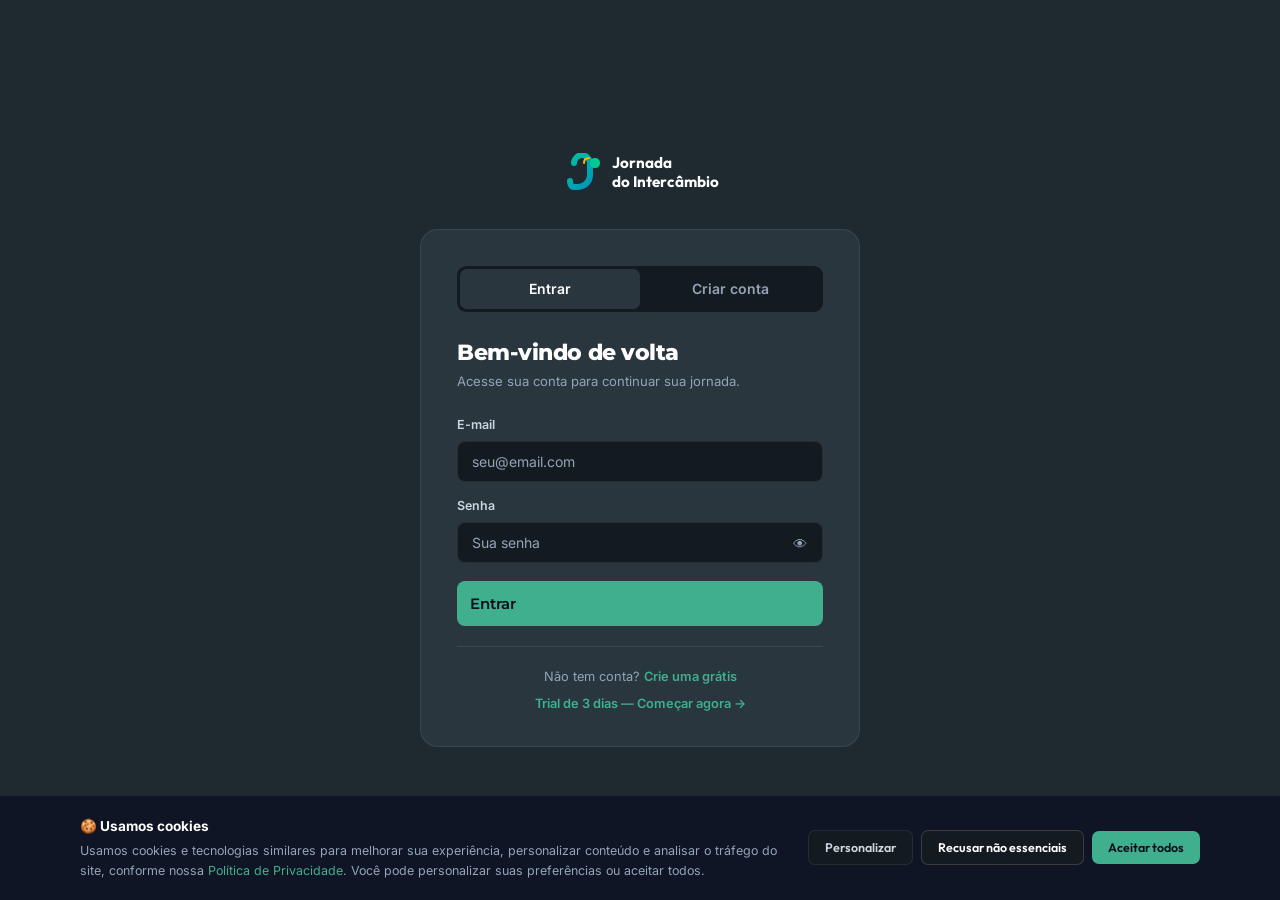
==== commit 7b83aa91: "feat: atualização geral - UI, auth, logo, admin e melhorias" ====
--- a/login.html
+++ b/login.html
@@ -307,10 +307,10 @@
 
 <body>
     <div class="auth-wrap">
-        <div class="auth-logo">
-            <div class="logo-mark">J</div>
-            <div class="logo-text"><span class="logo-green">Jornada</span><br>do Intercâmbio</div>
-        </div>
+        <a href="index.html" class="auth-logo" style="text-decoration:none">
+            <img src="logo.svg" alt="Jornada do Intercâmbio" class="logo-img">
+            <div class="logo-text">Jornada<br>do Intercâmbio</div>
+        </a>
 
         <div class="auth-card">
             <div class="auth-tabs">
--- a/style.css
+++ b/style.css
@@ -1,27 +1,47 @@
-/* ===== JORNADA DO INTERCÂMBIO — style.css ===== */
-
-/* ── Tokens ─────────────────────────────────────────────── */
+@import url('https://fonts.googleapis.com/css2?family=Inter:wght@400;500;600;700&family=Montserrat:wght@400;600;700;800;900&display=swap');
+
 :root {
-  --bg: #0A0E1A;
-  --bg2: #0F1525;
-  --bg3: #141929;
-  --surface: rgba(255, 255, 255, 0.04);
-  --surface-h: rgba(255, 255, 255, 0.07);
-  --green: #00C896;
-  --green2: #00A07A;
-  --gold: #F5A623;
-  --gold2: #C8860F;
+  /* Brand Colors */
+  --bg: #1F2A30;
+  /* Cinza Fundo */
+  --bg2: #2A363E;
+  /* Lighter Slate */
+  --bg3: #141B20;
+  /* Darker Deep Slate */
+
+  --green: #3FAF8E;
+  /* Verde Principal */
+  --green2: #6EC6A8;
+  /* Verde Transição */
+
+  --gold: #F39C34;
+  /* Laranja Energia */
+  --gold2: #E67E22;
+
+  --blue: #0284C7;
+  /* Opportunity Blue */
+
   --white: #FFFFFF;
-  --muted: #6B7280;
-  --muted2: #9CA3AF;
-  --border: rgba(255, 255, 255, 0.07);
-  --border2: rgba(255, 255, 255, 0.12);
-  --r: 10px;
-  --r2: 16px;
-  --ease: cubic-bezier(0.4, 0, 0.2, 1);
-  --t: 0.28s var(--ease);
-  --shadow: 0 4px 24px rgba(0, 0, 0, 0.35);
-  --shadow2: 0 16px 48px rgba(0, 0, 0, 0.5);
+  --muted: #94A3B8;
+  /* Slate-400 */
+  --muted2: #CBD5E1;
+  /* Slate-300 */
+
+  --surface: rgba(255, 255, 255, 0.05);
+  --surface-h: rgba(255, 255, 255, 0.1);
+
+  --border: rgba(255, 255, 255, 0.08);
+  --border2: rgba(255, 255, 255, 0.15);
+
+  --r: 12px;
+  --r2: 24px;
+
+  --ease: cubic-bezier(0.25, 0.1, 0.25, 1);
+  /* Smooth easing */
+  --t: 0.3s var(--ease);
+
+  --shadow: 0 4px 24px rgba(0, 0, 0, 0.25);
+  --shadow2: 0 16px 48px rgba(0, 0, 0, 0.4);
 }
 
 /* ── Reset ──────────────────────────────────────────────── */
@@ -73,7 +93,7 @@
 h3,
 h4,
 h5 {
-  font-family: 'Outfit', sans-serif;
+  font-family: 'Montserrat', sans-serif;
   line-height: 1.15;
   letter-spacing: -0.02em
 }
@@ -89,7 +109,70 @@
   font-size: 0.9rem;
   transition: var(--t);
   white-space: nowrap;
-  font-family: 'Outfit', sans-serif;
+  font-family: 'Montserrat', sans-serif;
+}
+
+/* ... (skip unchanged) ... */
+
+/* ... (skip unchanged) ... */
+
+/* ... (skip unchanged) ... */
+
+.nav-cta {
+  background: var(--green);
+  color: #0A0E1A;
+  padding: 9px 20px;
+  border-radius: 8px;
+  font-size: 0.875rem;
+  font-weight: 700;
+  transition: var(--t);
+  font-family: 'Montserrat', sans-serif
+}
+
+/* ... (skip unchanged) ... */
+
+.hstat-n {
+  display: block;
+  font-family: 'Montserrat', sans-serif;
+  font-size: 2rem;
+  font-weight: 900;
+  color: var(--white);
+  line-height: 1;
+}
+
+/* ... (skip unchanged) ... */
+
+.cc-br {
+  font-size: 0.4rem;
+  font-weight: 800;
+  color: rgba(255, 255, 255, 0.55);
+  letter-spacing: 1.5px;
+  font-family: 'Montserrat', sans-serif
+}
+
+/* ... (skip unchanged) ... */
+
+.cc-t {
+  background: linear-gradient(135deg, var(--gold), #a07000);
+  color: #0A0E1A;
+  font-size: 0.7rem;
+  font-weight: 900;
+  padding: 3px 9px;
+  border-radius: 2px;
+  letter-spacing: 0.8px;
+  font-family: 'Montserrat', sans-serif;
+}
+
+/* ... (skip unchanged) ... */
+
+.es-n {
+  font-family: 'Montserrat', sans-serif;
+  font-size: 2.5rem;
+  font-weight: 900;
+  background: linear-gradient(135deg, var(--green), var(--gold));
+  -webkit-background-clip: text;
+  -webkit-text-fill-color: transparent;
+  background-clip: text;
 }
 
 .btn-primary {
@@ -354,10 +437,16 @@
 .hero {
   min-height: 100vh;
   display: flex;
-  align-items: center;
+  align-items: stretch;
   position: relative;
   overflow: hidden;
   background: #0A0E1A;
+}
+
+.hero>.wrap {
+  display: flex;
+  align-items: flex-end;
+  width: 100%;
 }
 
 .hero-bg-img {
@@ -372,10 +461,14 @@
 .hero-inner {
   position: relative;
   z-index: 1;
-  padding: 140px 0 100px;
-  display: grid;
-  grid-template-columns: 1fr;
-  max-width: 680px;
+  padding: 0 0 80px;
+  display: flex;
+  flex-direction: column;
+  justify-content: flex-end;
+  align-items: flex-start;
+  max-width: 640px;
+  height: 100%;
+  min-height: 100vh;
 }
 
 .hero-kicker {
@@ -414,11 +507,13 @@
 }
 
 .hero-h1 {
-  font-size: clamp(3rem, 7vw, 5.5rem);
+  font-family: 'Outfit', sans-serif;
+  font-size: clamp(2.8rem, 6.5vw, 5rem);
   font-weight: 900;
   line-height: 1.0;
-  margin-bottom: 24px;
-  letter-spacing: -0.03em;
+  margin-bottom: 20px;
+  letter-spacing: 0.01em;
+  text-transform: uppercase;
 }
 
 .hero-h1 em {
@@ -427,11 +522,13 @@
 }
 
 .hero-p {
-  font-size: 1.1rem;
+  font-family: 'Inter', sans-serif;
+  font-size: 1rem;
+  font-weight: 400;
   color: rgba(255, 255, 255, 0.65);
-  max-width: 480px;
-  margin-bottom: 40px;
-  line-height: 1.7;
+  max-width: 460px;
+  margin-bottom: 36px;
+  line-height: 1.75;
 }
 
 .hero-actions {
@@ -800,6 +897,8 @@
   border-right: 1px solid var(--border);
   border-bottom: 1px solid var(--border);
 }
+
+
 
 .cat-card:nth-child(3n) {
   border-right: none
